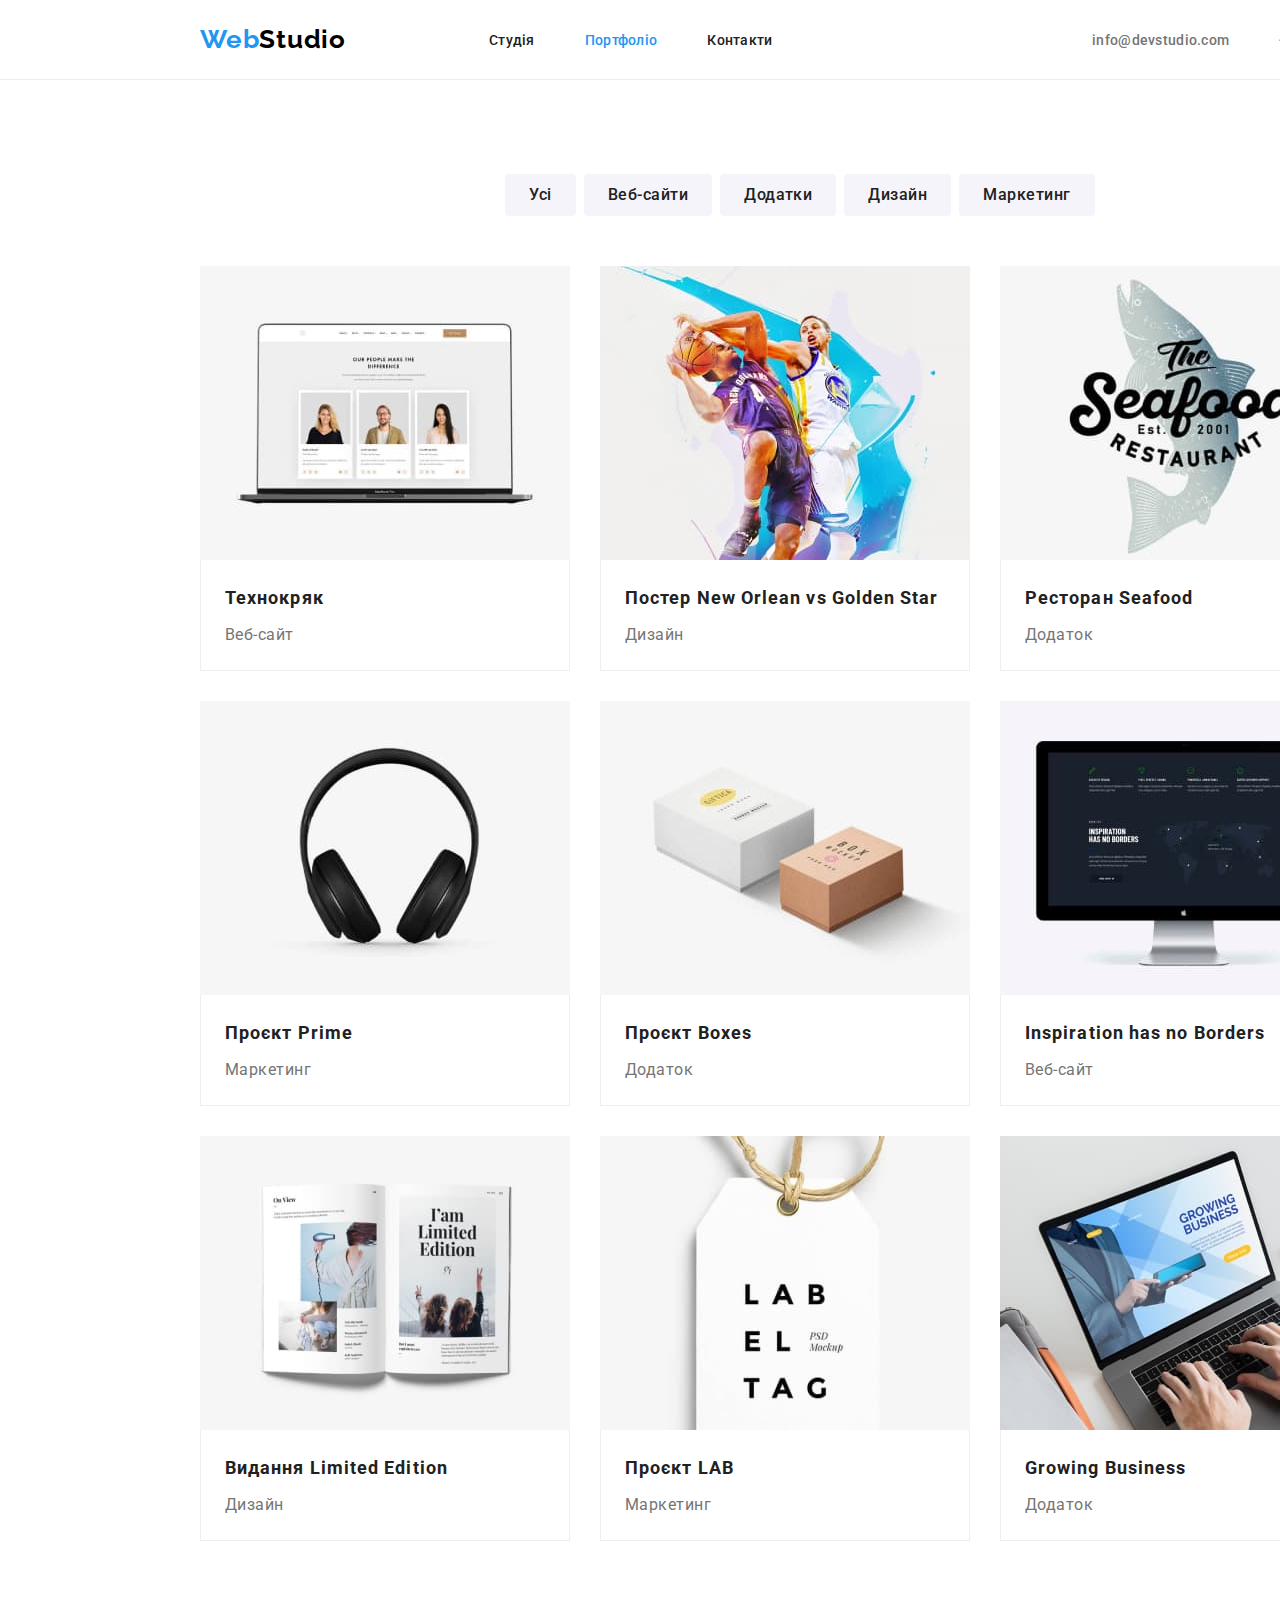
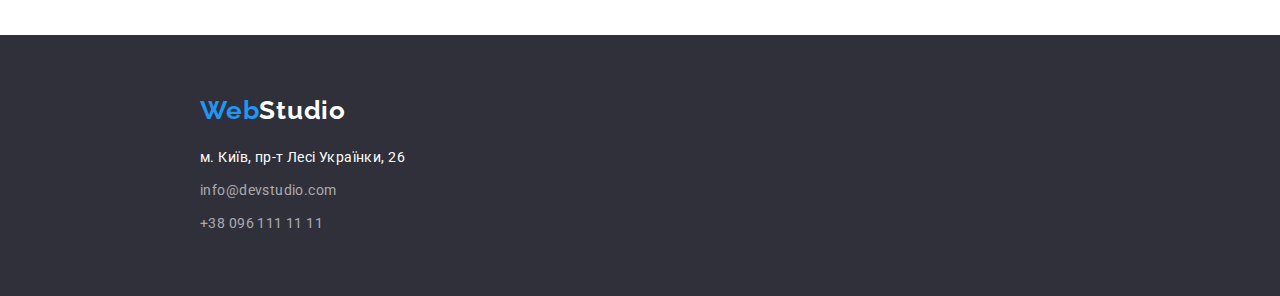
==== portfolio.html @ 2f8f5c54 "Initial commit" ====
<!DOCTYPE html>
<html lang="uk">
  <head>
    <meta charset="UTF-8" />
    <meta http-equiv="X-UA-Compatible" content="IE=edge" />
    <meta name="viewport" content="width=device-width, initial-scale=1.0" />
    <title>Домашне Завдання 2</title>
    <link rel="preconnect" href="https://fonts.googleapis.com" />
    <link rel="preconnect" href="https://fonts.gstatic.com" crossorigin />
    <link
      href="https://fonts.googleapis.com/css2?family=Raleway:wght@700&family=Roboto:wght@400;500;700;900&display=swap"
      rel="stylesheet"
    />
    <link
      rel="stylesheet"
      href="https://cdnjs.cloudflare.com/ajax/libs/modern-normalize/1.1.0/modern-normalize.min.css"
      integrity="sha512-wpPYUAdjBVSE4KJnH1VR1HeZfpl1ub8YT/NKx4PuQ5NmX2tKuGu6U/JRp5y+Y8XG2tV+wKQpNHVUX03MfMFn9Q=="
      crossorigin="anonymous"
      referrerpolicy="no-referrer"
    />
    <link rel="stylesheet" href="./css/styles.css" />
  </head>
  <body>
    <header class="page-header">
      <div class="container header-container">
        <nav class="site-nav">
          <a href="./index.html" class="logo link logo-header"
            ><span class="logo-accent">Web</span>Studio</a
          >

          <ul class="list">
            <li><a href="./index.html" class="nav-item link">Студія</a></li>
            <li>
              <a href="./portfolio.html" class="nav-item current link"
                >Портфоліо</a
              >
            </li>
            <li><a href="#" class="nav-item link">Контакти</a></li>
          </ul>
        </nav>

        <ul class="header-contact list">
          <li>
            <a href="mailto:info@devstudio.com" class="header-mail link"
              >info@devstudio.com</a
            >
          </li>
          <li>
            <a href="tel:380961111111" class="header-tel link"
              >+38 096 111 11 11</a
            >
          </li>
        </ul>
      </div>
    </header>
    <main>
      <section class="portfolio">
        <div class="container">
          <h1 class="visually-hidden">Портфоліо</h1>
          <ul class="btn-list list">
            <li><button type="button" class="btn-item">Усі</button></li>
            <li><button type="button" class="btn-item">Веб-сайти</button></li>
            <li><button type="button" class="btn-item">Додатки</button></li>
            <li><button type="button" class="btn-item">Дизайн</button></li>
            <li><button type="button" class="btn-item">Маркетинг</button></li>
          </ul>
          <ul class="portfolio-list list">
            <li class="portfolio-item">
              <a href="#" class="portfolio-link link">
                <img
                  src="./images/portfolio1.jpg"
                  alt="Технокряк"
                  width="370"
                />
                <div class="item-text">
                  <h2 class="portfolio-title">Технокряк</h2>
                  <p class="portfolio-text">Веб-сайт</p>
                </div>
              </a>
            </li>
            <li class="portfolio-item">
              <a href="#" class="portfolio-link link">
                <img
                  src="./images/portfolio2.jpg"
                  alt="New Orlean vs Golden Star"
                  width="370"
                />
                <div class="item-text">
                  <h2 class="portfolio-title">
                    Постер New Orlean vs Golden Star
                  </h2>
                  <p class="portfolio-text">Дизайн</p>
                </div>
              </a>
            </li>
            <li class="portfolio-item">
              <a href="#" class="portfolio-link link">
                <img
                  src="./images/portfolio3.jpg"
                  alt="Ресторан Seafood"
                  width="370"
                />
                <div class="item-text">
                  <h2 class="portfolio-title">Ресторан Seafood</h2>
                  <p class="portfolio-text">Додаток</p>
                </div>
              </a>
            </li>
            <li class="portfolio-item">
              <a href="#" class="portfolio-link link">
                <img
                  src="./images/portfolio4.jpg"
                  alt="Проєкт Prime"
                  width="370"
                />
                <div class="item-text">
                  <h2 class="portfolio-title">Проєкт Prime</h2>
                  <p class="portfolio-text">Маркетинг</p>
                </div>
              </a>
            </li>
            <li class="portfolio-item">
              <a href="#" class="portfolio-link link">
                <img
                  src="./images/portfolio5.jpg"
                  alt="Проєкт Boxes"
                  width="370"
                />
                <div class="item-text">
                  <h2 class="portfolio-title">Проєкт Boxes</h2>
                  <p class="portfolio-text">Додаток</p>
                </div>
              </a>
            </li>
            <li class="portfolio-item">
              <a href="#" class="portfolio-link link">
                <img
                  src="./images/portfolio6.jpg"
                  alt="Inspiration has no Borders"
                  width="370"
                />
                <div class="item-text">
                  <h2 class="portfolio-title">Inspiration has no Borders</h2>
                  <p class="portfolio-text">Веб-сайт</p>
                </div>
              </a>
            </li>
            <li class="portfolio-item">
              <a href="#" class="portfolio-link link">
                <img
                  src="./images/portfolio7.jpg"
                  alt="Видання Limited Edition"
                  width="370"
                />
                <div class="item-text">
                  <h2 class="portfolio-title">Видання Limited Edition</h2>
                  <p class="portfolio-text">Дизайн</p>
                </div>
              </a>
            </li>
            <li class="portfolio-item">
              <a href="#" class="portfolio-link link">
                <img
                  src="./images/portfolio8.jpg"
                  alt="Проєкт LAB"
                  width="370"
                />
                <div class="item-text">
                  <h2 class="portfolio-title">Проєкт LAB</h2>
                  <p class="portfolio-text">Маркетинг</p>
                </div>
              </a>
            </li>
            <li class="portfolio-item">
              <a href="" class="portfolio-link link">
                <img
                  src="./images/portfolio9.jpg"
                  alt="Growing Business"
                  width="370"
                />
                <div class="item-text">
                  <h2 class="portfolio-title">Growing Business</h2>
                  <p class="portfolio-text">Додаток</p>
                </div>
              </a>
            </li>
          </ul>
        </div>
      </section>
    </main>
    <footer class="footer section">
      <div class="container">
        <a href="./index.html" class="logo logo-footer link"
          ><span class="logo-accent">Web</span>Studio</a
        >
        <address class="adress">
          <ul class="adress-list list">
            <li class="adress-item">
              <a
                href="https://goo.gl/maps/c5YDyiYQSBMjpUKTA"
                class="adress-link link"
                >м. Київ, пр-т Лесі Українки, 26</a
              >
            </li>
            <li class="adress-item">
              <a href="mailto:info@devstudio.com" class="footer-mail link"
                >info@devstudio.com</a
              >
            </li>
            <li class="adress-item">
              <a href="tel:380961111111" class="footer-tel link"
                >+38 096 111 11 11</a
              >
            </li>
          </ul>
        </address>
      </div>
    </footer>
  </body>
</html>
---- css/styles.css ----
:root {
    --title-text-color: #212121;
    --text-color: #757575;
    --accent-color: #2196F3;
    --aktive-accent-color: #188CE8;
    --black-color: #000000;
    --light-background-color: #F5F4FA;
    --dark-background-color: #2F303A;
    --white-color: #FFFFFF;
    --footer-contact-color: rgba(255, 255, 255, 0.6);
}

p,
h1,
h2,
h3,
h4,
h5,
h6,
li {
    margin: 0;
}

ul {
    padding-left: 0;
    margin: 0;
}

img {
    display: block;
}

body {
    font-family: 'Roboto', sans-serif;
    color: var(--text-color);
    background: var(--white-color);
    width: 1600px;
    margin: 0 auto;

}

.container {
    width: 1200px;
    margin: 0 auto;
    padding: 0 15px;

}

.list {
    list-style: none;
}

.link {
    text-decoration: none;
}

.section {
    margin: 0;
    padding-top: 94px;
    padding-bottom: 94px;

}

/* ------------header-------------- */
.page-header {

    border-bottom: 1px solid #ECECEC;
    align-items: center;
}

.header-mail:hover,
.header-tel:hover {
    color: var(--accent-color);
}

.header-mail:focus,
.header-tel:focus {
    color: var(--accent-color);
}

.logo {
    font-family: 'Raleway', sans-serif;
    font-style: normal;
    font-weight: 700;
    font-size: 26px;
    line-height: 1.19;

    letter-spacing: 0.03em;
}

.header-container {

    display: flex;
    justify-content: space-between;
    align-items: center;
}

.logo-header {
    color: var(--black-color);
    justify-content: flex-start;
    padding: 24px 0;
    margin-right: 93px;
}

.logo-accent {
    color: var(--accent-color);
}

.site-nav, .site-nav ul 
{
    gap: 50px;
    display: flex;
    justify-content: flex-start;
    align-items: center;
}


.header-contact {
    display: flex;
    gap: 50px;
    justify-content: flex-end;
}

.nav-item {
    font-weight: 500;
    font-size: 14px;
    line-height: 1.14;
    letter-spacing: 0.02em;
    color: var(--title-text-color);
    padding: 32px 0;
}

.nav-item:hover {
    color: var(--accent-color);
}

.current {
    font-weight: 500;
    font-size: 14px;
    line-height: 1.14;
    letter-spacing: 0.02em;
    color: var(--accent-color);
}

.header-mail,
.header-tel {
    font-weight: 500;
    font-size: 14px;
    line-height: 1.14;
    letter-spacing: 0.02em;
    color: var(--text-color);
    padding: 32px 0;
}

/* ------Studio--------------сторінка студія ---------------- */
/* ---------Hero---------- */
.hero {
    background-color: var(--dark-background-color);
    padding-top: 200px;
    padding-bottom: 200px;
    text-align: center;
}

.hero-title {
    font-weight: 900;
    font-size: 44px;
    line-height: 1.36;
    text-align: center;
    letter-spacing: 0.06em;
    text-transform: uppercase;
    color: var(--white-color);
    width: 696px;
    margin: 0 auto;
    margin-bottom: 30px;
}

.hero-btn {
    font-family: inherit;
    font-style: normal;
    font-weight: 700;
    font-size: 16px;
    line-height: 1.88;
    letter-spacing: 0.06em;
    color: var(--white-color);
    cursor: pointer;
    text-align: center;
    background-color: var(--accent-color);
    box-shadow: 0px 4px 4px rgba(0, 0, 0, 0.15);
    border-radius: 4px;
    border: transparent;
    min-width: 216px;
    padding: 10px 32px;
}

.hero-btn:hover,
.hero-btn:focus {
    background-color: var(--aktive-accent-color);
}

/* ---------Features -- Особливості------ */
.features {}

.visually-hidden {
    position: absolute;
    width: 1px;
    height: 1px;
    margin: -1px;
    border: 0;
    padding: 0;
    white-space: nowrap;
    clip-path: inset(100%);
    clip: rect(0 0 0 0);
    overflow: hidden;
}

.feature-list {
    display: flex;
    gap: 30px;
}

.feature-list-item {
    width: calc((100%-90)/4);

}

.feature-list-item:nth-child(4n) {
    margin: 0;
}

.feature-item-title {
    font-weight: 700;
    font-size: 14px;
    line-height: 1.14;
    letter-spacing: 0.03em;
    text-transform: uppercase;
    color: var(--title-text-color);
    margin-bottom: 10px;

}

.feature-item-text {
    font-size: 14px;
    line-height: 1.71;
    letter-spacing: 0.03em;
}

/* ------------------Work ---Чим ми займаємося---------- */
.work {
    padding-top: 0;
}

.work-title {
    font-weight: 700;
    font-size: 36px;
    line-height: 1.16;
    text-align: center;
    letter-spacing: 0.03em;
    color: var(--title-text-color);
    margin-bottom: 50px;
}

.work-list {
    display: flex;
    gap: 30px;
}

/* ----------------team---Наша команда----------  */

.team {
    background: var(--light-background-color);
}

.team-list {
    display: flex;
    gap: 30px;
}

.team-item {
    background-color: var(--white-color);
    box-shadow: 0px 1px 3px rgba(0, 0, 0, 0.12), 0px 1px 1px rgba(0, 0, 0, 0.14), 0px 2px 1px rgba(0, 0, 0, 0.2);
    border-radius: 0px 0px 4px 4px;
}

.team-title {
    font-weight: 700;
    font-size: 36px;
    line-height: 1.16;
    text-align: center;
    letter-spacing: 0.03em;
    color: var(--title-text-color);
    margin-bottom: 50px;

}

.team-info {
    padding-top: 30px;
    padding-bottom: 30px;
}


.team-item-title {
    font-weight: 500;
    font-size: 16px;
    line-height: 1.18;
    text-align: center;
    letter-spacing: 0.03em;
    color: var(--title-text-color);
    margin-bottom: 10px;
}

.team-item-text {
    font-size: 16px;
    line-height: 1.18;
    text-align: center;
    letter-spacing: 0.03em;

}

/* ------foooter--------------- */
.footer {
    background: var(--dark-background-color);
    padding-top: 60px;
    padding-bottom: 60px;
}

.logo-footer {
    color: var(--white-color);

}

.logo-accent {
    color: var(--accent-color);

}

.adress {
    margin-top: 20px;
}

.adress-item:not(:last-child) {
    margin-bottom: 9px;
}

.adress-link {
    font-style: normal;
    font-size: 14px;
    line-height: 1.71;
    letter-spacing: 0.03em;
    color: var(--white-color);
}

.footer-mail,
.footer-tel {
    font-style: normal;
    font-size: 14px;
    line-height: 1.71;
    letter-spacing: 0.03em;
    color: var(--footer-contact-color)
}

.adress-link:hover,
.footer-mail:hover,
.footer-tel:hover {
    color: var(--accent-color);
}

.adress-link:focus,
.footer-mail:focus,
.footer-tel:focus {
    color: var(--accent-color);
}

/*------------page portfolio-- сторінка портфоліо-------------- */

.portfolio {
    padding-top: 94px;
    padding-bottom: 94px;
}

.btn-list {
    display: flex;
    gap: 8px;
    align-self: center;
    margin: 0 auto;
    margin-bottom: 50px;
    justify-content: center;
}

.btn-item {
    font-family: inherit;
    font-style: normal;
    font-weight: 500;
    font-size: 16px;
    line-height: 1.62;
    text-align: center;
    letter-spacing: 0.03em;
    color: var(--title-text-color);

    background-color: var(--light-background-color);
    border-radius: 4px;
    border-color: transparent;
    cursor: pointer;
    padding: 6px 22px;
}

.btn-item:hover,
.btn-item:focus {
    color: var(--white-color);
    background-color: var(--accent-color);
    box-shadow: 0px 3px 1px rgba(0, 0, 0, 0.1), 0px 1px 2px rgba(0, 0, 0, 0.08), 0px 2px 2px rgba(0, 0, 0, 0.12);
    border-radius: 4px;
}


.portfolio-list {
    display: flex;
    flex-wrap: wrap;
    gap: 30px;
    justify-content: flex-start;
    align-items: stretch;
}

.portfolio-item {
    background-color: var(--white-color);
}



.item-text {
    padding: 20px 24px;
    border-bottom: 1px solid #EEEEEE;
    border-left: 1px solid #EEEEEE;
    border-right: 1px solid #EEEEEE;
}



.portfolio-title {
    font-weight: 700;
    font-size: 18px;
    line-height: 2;
    letter-spacing: 0.06em;
    color: var(--title-text-color);
    margin-bottom: 4px;
}

.portfolio-text {
    font-size: 16px;
    line-height: 1.88;
    letter-spacing: 0.03em;
    color: var(--text-color);
}
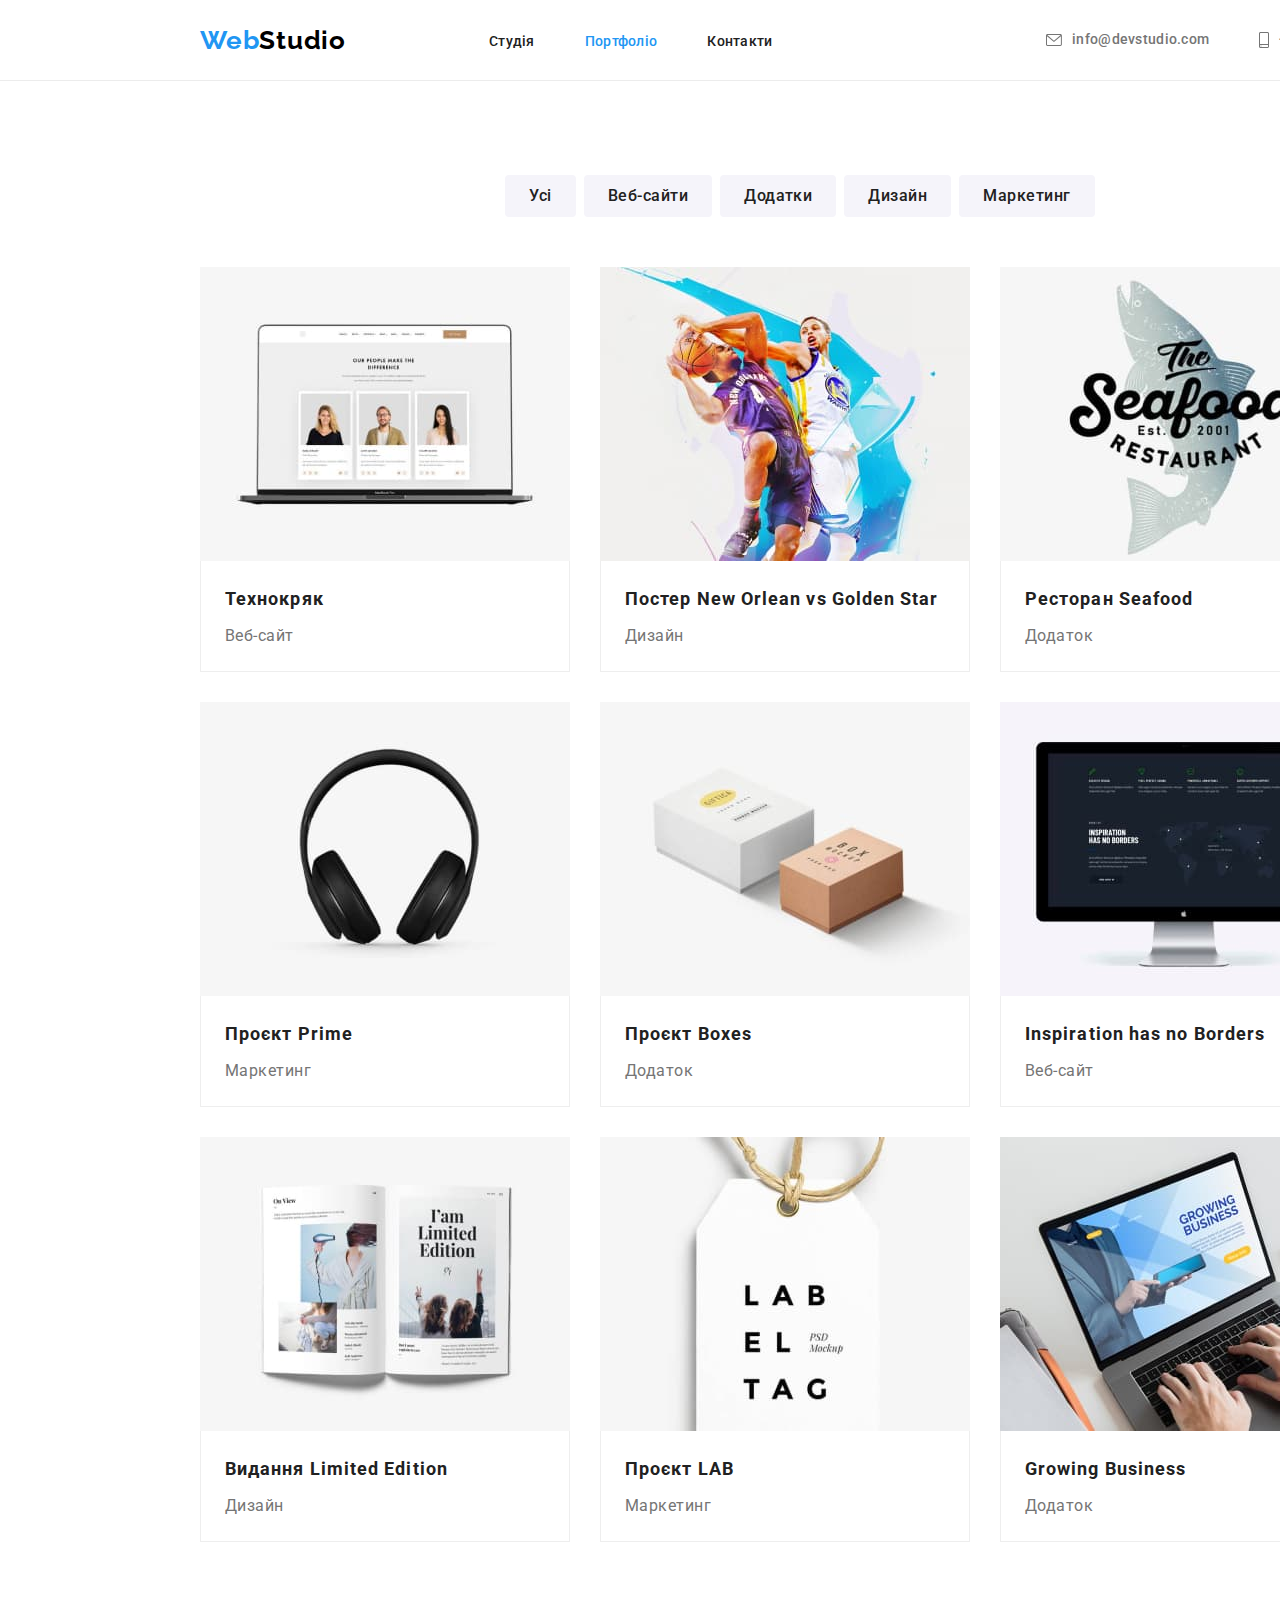
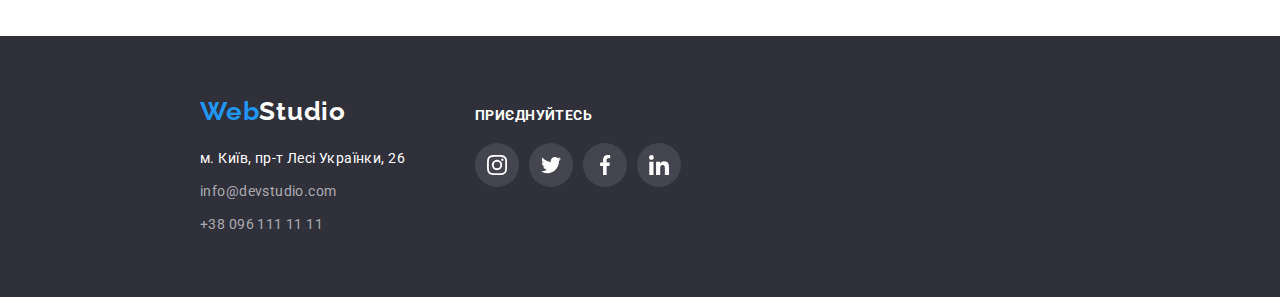
==== commit c0ee9dec: "svg" ====
--- a/portfolio.html
+++ b/portfolio.html
@@ -27,9 +27,10 @@
           <a href="./index.html" class="logo link logo-header"
             ><span class="logo-accent">Web</span>Studio</a
           >
-
           <ul class="list">
-            <li><a href="./index.html" class="nav-item link">Студія</a></li>
+            <li>
+              <a href="./index.html" class="nav-item link">Студія</a>
+            </li>
             <li>
               <a href="./portfolio.html" class="nav-item current link"
                 >Портфоліо</a
@@ -38,17 +39,22 @@
             <li><a href="#" class="nav-item link">Контакти</a></li>
           </ul>
         </nav>
-
         <ul class="header-contact list">
           <li>
-            <a href="mailto:info@devstudio.com" class="header-mail link"
-              >info@devstudio.com</a
-            >
+            <a href="mailto:info@devstudio.com" class="header-mail link">
+              <svg class="header-icon mail-icon" width="16" height="12">
+                <use href="./images/icon.svg#icon-envelope"></use>
+              </svg>
+              info@devstudio.com
+            </a>
           </li>
           <li>
-            <a href="tel:380961111111" class="header-tel link"
-              >+38 096 111 11 11</a
-            >
+            <a href="tel:380961111111" class="header-tel link">
+              <svg class="header-icon tel-icon" width="10" height="16">
+                <use href="./images/icon.svg#icon-smartphone"></use>
+              </svg>
+              +38 096 111 11 11
+            </a>
           </li>
         </ul>
       </div>
@@ -189,31 +195,66 @@
       </section>
     </main>
     <footer class="footer section">
-      <div class="container">
-        <a href="./index.html" class="logo logo-footer link"
-          ><span class="logo-accent">Web</span>Studio</a
-        >
-        <address class="adress">
-          <ul class="adress-list list">
-            <li class="adress-item">
-              <a
-                href="https://goo.gl/maps/c5YDyiYQSBMjpUKTA"
-                class="adress-link link"
-                >м. Київ, пр-т Лесі Українки, 26</a
-              >
-            </li>
-            <li class="adress-item">
-              <a href="mailto:info@devstudio.com" class="footer-mail link"
-                >info@devstudio.com</a
-              >
-            </li>
-            <li class="adress-item">
-              <a href="tel:380961111111" class="footer-tel link"
-                >+38 096 111 11 11</a
-              >
-            </li>
-          </ul>
-        </address>
+      <div class="container footer-wrap">
+        <div>
+          <a href="./index.html" class="logo logo-footer link"
+            ><span class="logo-accent">Web</span>Studio</a
+          >
+          <address class="adress">
+            <ul class="adress-list list">
+              <li class="adress-item">
+                <a
+                  href="https://goo.gl/maps/c5YDyiYQSBMjpUKTA"
+                  class="adress-link link"
+                  >м. Київ, пр-т Лесі Українки, 26</a
+                >
+              </li>
+              <li class="adress-item">
+                <a href="mailto:info@devstudio.com" class="footer-mail link"
+                  >info@devstudio.com</a
+                >
+              </li>
+              <li class="adress-item">
+                <a href="tel:380961111111" class="footer-tel link"
+                  >+38 096 111 11 11</a
+                >
+              </li>
+            </ul>
+          </address>
+        </div>
+        <div class="footer-soc">
+          <h3 class="footer-soc-tile">приєднуйтесь</h3>
+          <ul class="footer-soc-list list">
+            <li class="footer-soc-item">
+              <a href="" class="footer-soc-link link">
+                <svg class="footer-soc-icon" width="20" height="20">
+                  <use href="./images/icon.svg#icon-instagram-2"></use>
+                </svg>
+              </a>
+            </li>
+            <li class="footer-soc-item">
+              <a href="" class="footer-soc-link link">
+                <svg class="footer-soc-icon" width="20" height="20">
+                  <use href="./images/icon.svg#icon-twitter-1"></use>
+                </svg>
+              </a>
+            </li>
+            <li class="footer-soc-item">
+              <a href="" class="footer-soc-link link">
+                <svg class="footer-soc-icon" width="20" height="20">
+                  <use href="./images/icon.svg#icon-facebook-1"></use>
+                </svg>
+              </a>
+            </li>
+            <li class="footer-soc-item">
+              <a href="" class="footer-soc-link link">
+                <svg class="footer-soc-icon" width="20" height="20">
+                  <use href="./images/icon.svg#icon-linkedin-1"></use>
+                </svg>
+              </a>
+            </li>
+          </ul>
+        </div>
       </div>
     </footer>
   </body>
--- a/css/styles.css
+++ b/css/styles.css
@@ -8,6 +8,7 @@
     --dark-background-color: #2F303A;
     --white-color: #FFFFFF;
     --footer-contact-color: rgba(255, 255, 255, 0.6);
+    --icon-color: #AFB1B8;
 }
 
 p,
@@ -68,14 +69,25 @@
     align-items: center;
 }
 
+.header-mail,
+.header-tel {
+    fill: var(--text-color);
+    display: flex;
+    justify-content: center;
+    align-items: center;
+    gap: 10px;
+}
+
 .header-mail:hover,
 .header-tel:hover {
     color: var(--accent-color);
+    fill: var(--accent-color);
 }
 
 .header-mail:focus,
 .header-tel:focus {
     color: var(--accent-color);
+    fill: var(--accent-color);
 }
 
 .logo {
@@ -106,8 +118,8 @@
     color: var(--accent-color);
 }
 
-.site-nav, .site-nav ul 
-{
+.site-nav,
+.site-nav ul {
     gap: 50px;
     display: flex;
     justify-content: flex-start;
@@ -130,7 +142,8 @@
     padding: 32px 0;
 }
 
-.nav-item:hover {
+.nav-item:hover,
+.nav-item:focus {
     color: var(--accent-color);
 }
 
@@ -156,6 +169,9 @@
 /* ---------Hero---------- */
 .hero {
     background-color: var(--dark-background-color);
+    background-image: linear-gradient(rgba(47, 48, 58, 0.4), rgba(47, 48, 58, 0.4)), url(../images/Img.jpg);
+    background-repeat: no-repeat;
+    background-position: center;
     padding-top: 200px;
     padding-bottom: 200px;
     text-align: center;
@@ -199,6 +215,18 @@
 
 /* ---------Features -- Особливості------ */
 .features {}
+
+.feature-icon-box {
+    background: #F5F4FA;
+    border-radius: 4px;
+    display: flex;
+    justify-content: center;
+    align-items: center;
+    padding-top: 25px;
+    padding-bottom: 25px;
+    margin-bottom: 30px;
+}
+
 
 .visually-hidden {
     position: absolute;
@@ -225,6 +253,7 @@
 
 .feature-list-item:nth-child(4n) {
     margin: 0;
+
 }
 
 .feature-item-title {
@@ -313,7 +342,76 @@
     line-height: 1.18;
     text-align: center;
     letter-spacing: 0.03em;
-
+    margin-bottom: 16px;
+
+}
+
+.team-soc-list {
+    display: flex;
+    gap: 10px;
+    justify-content: center;
+}
+
+.team-soc-item {
+    width: 44px;
+    height: 44px;
+    background-color: #FFFFFF;
+
+}
+
+.team-soc-link {
+    width: 100%;
+    height: 100%;
+    border-radius: 50%;
+    display: flex;
+    justify-content: center;
+    align-items: center;
+    fill: var(--icon-color);
+}
+
+.team-soc-link:hover,
+.team-soc-link:focus {
+    background-color: var(--accent-color);
+    fill: #FFFFFF;
+}
+
+/* -----------------client------------------- */
+
+.client-title {
+    font-weight: 700;
+    font-size: 36px;
+    line-height: 1.16;
+    text-align: center;
+    letter-spacing: 0.03em;
+    color: var(--title-text-color);
+    margin-bottom: 50px;
+}
+
+.client-list {
+    display: flex;
+    gap: 30px;
+
+}
+
+.client-item {
+    width: calc((100%-150px)/6);
+    height: 92px;
+}
+
+.client-link {
+    width: 100%;
+    height: 100%;
+    border: 1px solid var(--icon-color);
+    border-radius: 4px;
+    display: flex;
+    justify-content: center;
+    align-items: center;
+    fill: var(--icon-color);
+}
+
+.client-link:hover {
+    border: 1px solid var(--accent-color);
+    fill: var(--accent-color);
 }
 
 /* ------foooter--------------- */
@@ -369,6 +467,51 @@
 .footer-tel:focus {
     color: var(--accent-color);
 }
+
+.footer-wrap {
+    display: flex;
+    gap: 70px;
+    align-items: baseline;
+}
+
+.footer-soc-tile {
+    font-weight: 700;
+    font-size: 14px;
+    line-height: 16px;
+    letter-spacing: 0.03em;
+    text-transform: uppercase;
+    color: #FFFFFF;
+    margin-bottom: 20px;
+}
+
+.footer-soc-list {
+    display: flex;
+    gap: 10px;
+    align-items: center;
+    justify-content: center;
+}
+
+.footer-soc-item {
+    width: 44px;
+    height: 44px;
+}
+
+.footer-soc-link {
+    width: 100%;
+    height: 100%;
+    background-color: rgba(255, 255, 255, 0.1);
+    border-radius: 50%;
+    display: flex;
+    align-items: center;
+    justify-content: center;
+    fill: #FFFFFF;
+}
+
+.footer-soc-link:hover,
+.footer-soc-link:focus {
+    background-color: var(--accent-color);
+}
+
 
 /*------------page portfolio-- сторінка портфоліо-------------- */
 
@@ -449,4 +592,12 @@
     line-height: 1.88;
     letter-spacing: 0.03em;
     color: var(--text-color);
+}
+
+.portfolio-link {
+    display: block;
+}
+
+.portfolio-link:hover,.portfolio-link:focus {
+    box-shadow: 0px 1px 1px rgba(0, 0, 0, 0.12), 0px 4px 4px rgba(0, 0, 0, 0.06), 1px 4px 6px rgba(0, 0, 0, 0.16);
 }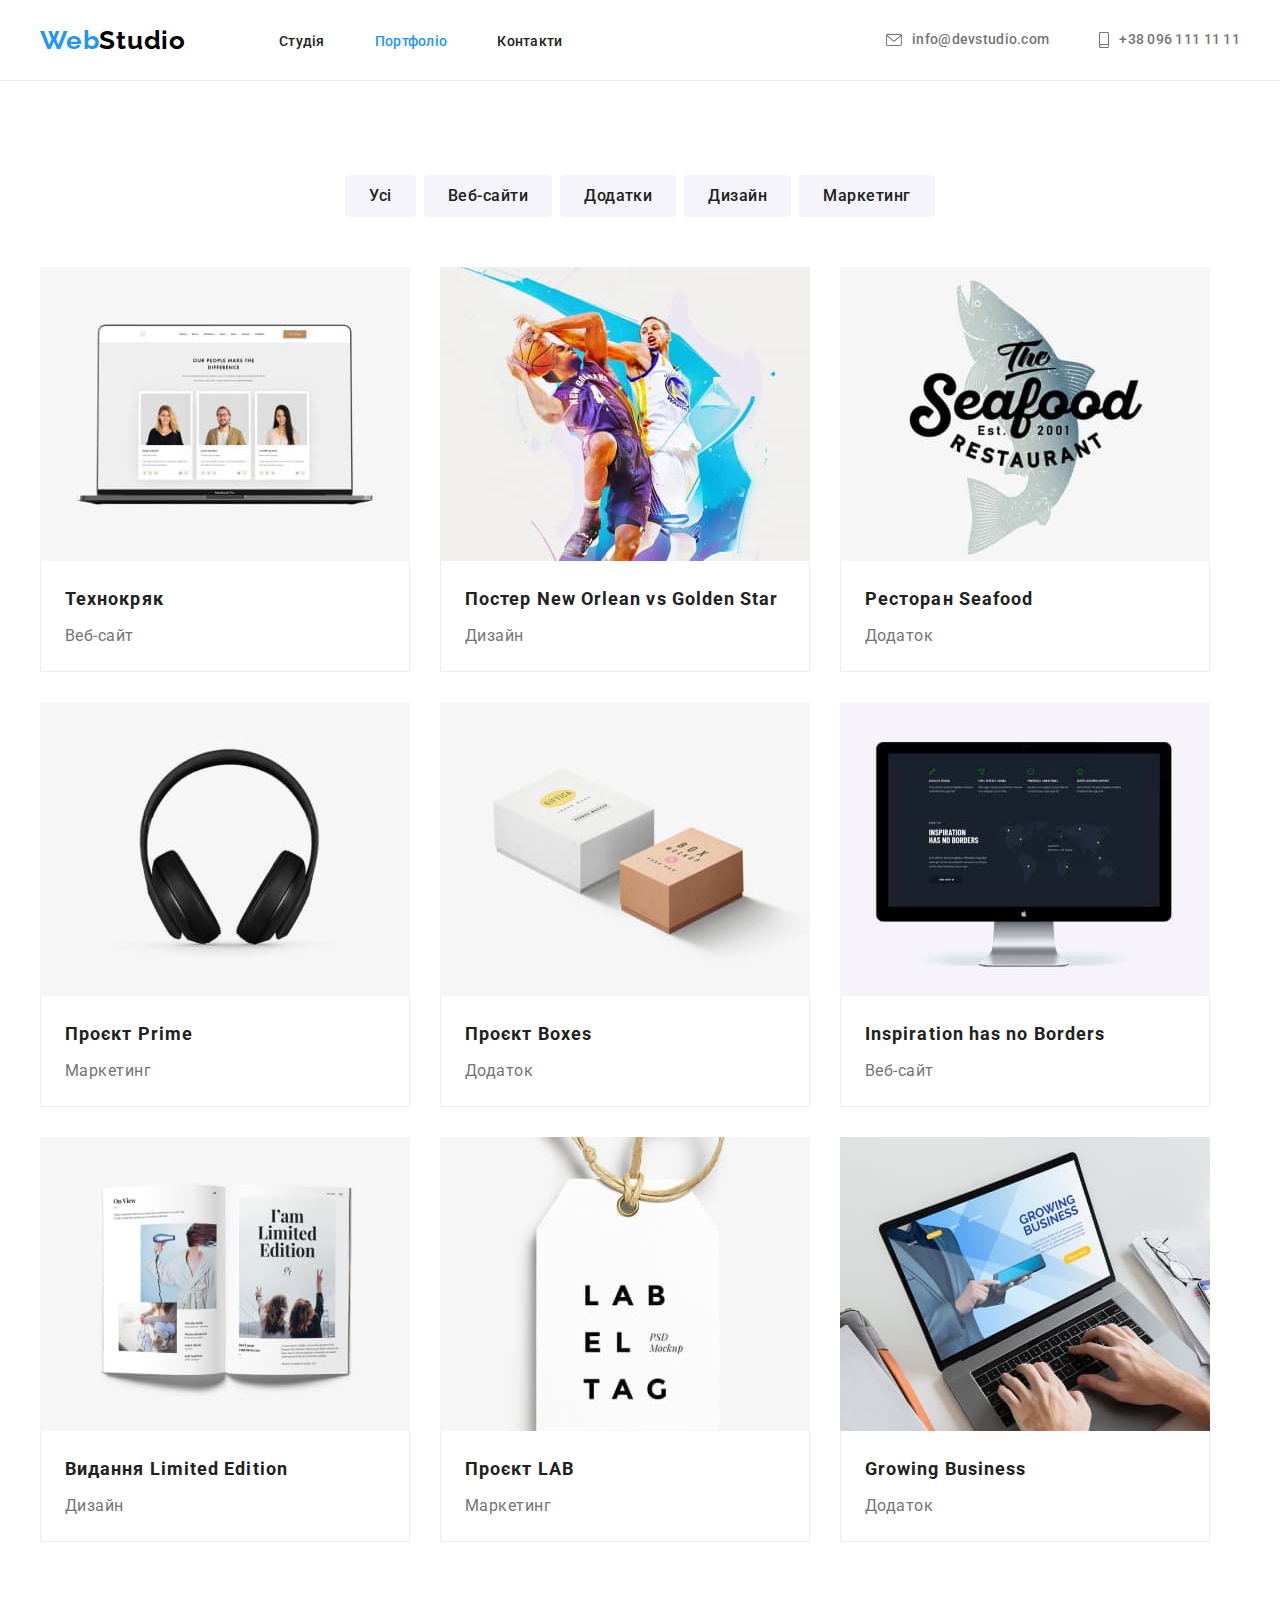
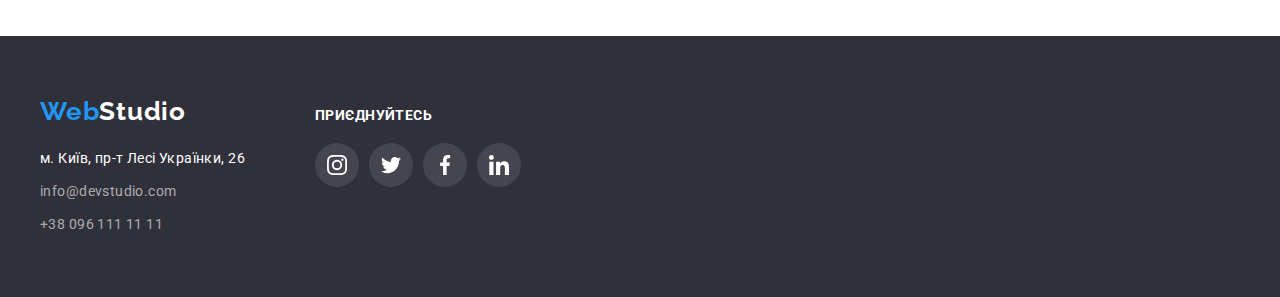
==== commit 22f6c97e: "debug hw04" ====
--- a/portfolio.html
+++ b/portfolio.html
@@ -4,7 +4,7 @@
     <meta charset="UTF-8" />
     <meta http-equiv="X-UA-Compatible" content="IE=edge" />
     <meta name="viewport" content="width=device-width, initial-scale=1.0" />
-    <title>Домашне Завдання 2</title>
+    <title>Домашне Завдання 4</title>
     <link rel="preconnect" href="https://fonts.googleapis.com" />
     <link rel="preconnect" href="https://fonts.gstatic.com" crossorigin />
     <link
@@ -27,7 +27,7 @@
           <a href="./index.html" class="logo link logo-header"
             ><span class="logo-accent">Web</span>Studio</a
           >
-          <ul class="list">
+          <ul class="site-nav-list list">
             <li>
               <a href="./index.html" class="nav-item link">Студія</a>
             </li>
--- a/css/styles.css
+++ b/css/styles.css
@@ -35,7 +35,6 @@
     font-family: 'Roboto', sans-serif;
     color: var(--text-color);
     background: var(--white-color);
-    width: 1600px;
     margin: 0 auto;
 
 }
@@ -71,13 +70,13 @@
 
 .header-mail,
 .header-tel {
-    fill: var(--text-color);
+    color: var(--text-color);
     display: flex;
     justify-content: center;
     align-items: center;
     gap: 10px;
 }
-
+.header-icon{fill: currentColor;}
 .header-mail:hover,
 .header-tel:hover {
     color: var(--accent-color);
@@ -96,7 +95,6 @@
     font-weight: 700;
     font-size: 26px;
     line-height: 1.19;
-
     letter-spacing: 0.03em;
 }
 
@@ -118,14 +116,16 @@
     color: var(--accent-color);
 }
 
-.site-nav,
-.site-nav ul {
+.site-nav
+{display: flex;
+justify-content: flex-start;
+align-items: center;
+}
+
+.site-nav-list {
     gap: 50px;
     display: flex;
-    justify-content: flex-start;
-    align-items: center;
-}
-
+}
 
 .header-contact {
     display: flex;
@@ -168,10 +168,13 @@
 /* ------Studio--------------сторінка студія ---------------- */
 /* ---------Hero---------- */
 .hero {
-    background-color: var(--dark-background-color);
+    max-width: 1600px;
+    background-color: #C4C4C4;
+    ;
     background-image: linear-gradient(rgba(47, 48, 58, 0.4), rgba(47, 48, 58, 0.4)), url(../images/Img.jpg);
     background-repeat: no-repeat;
     background-position: center;
+    margin: 0 auto;
     padding-top: 200px;
     padding-bottom: 200px;
     text-align: center;
@@ -409,8 +412,9 @@
     fill: var(--icon-color);
 }
 
-.client-link:hover {
-    border: 1px solid var(--accent-color);
+.client-link:hover,
+.client-link:focus {
+    border-color: var(--accent-color);
     fill: var(--accent-color);
 }
 
@@ -598,6 +602,7 @@
     display: block;
 }
 
-.portfolio-link:hover,.portfolio-link:focus {
+.portfolio-link:hover,
+.portfolio-link:focus {
     box-shadow: 0px 1px 1px rgba(0, 0, 0, 0.12), 0px 4px 4px rgba(0, 0, 0, 0.06), 1px 4px 6px rgba(0, 0, 0, 0.16);
 }